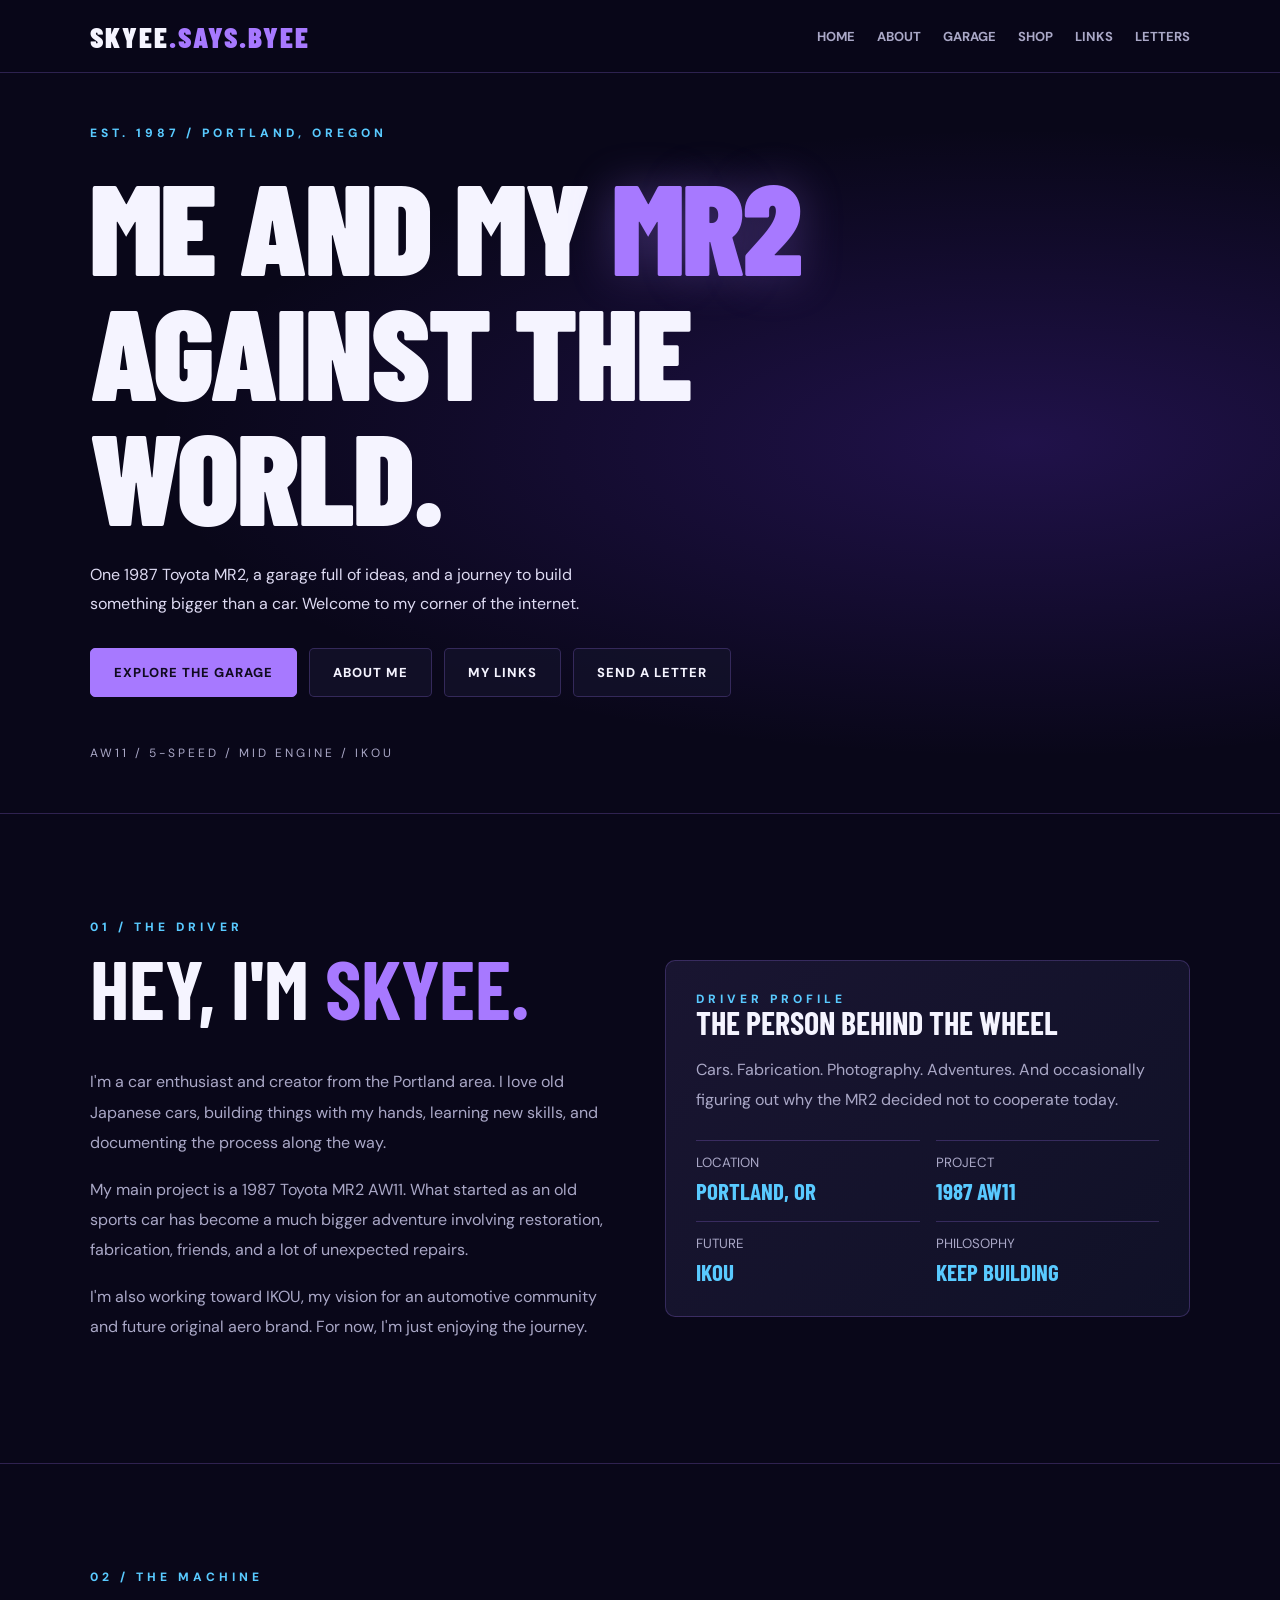
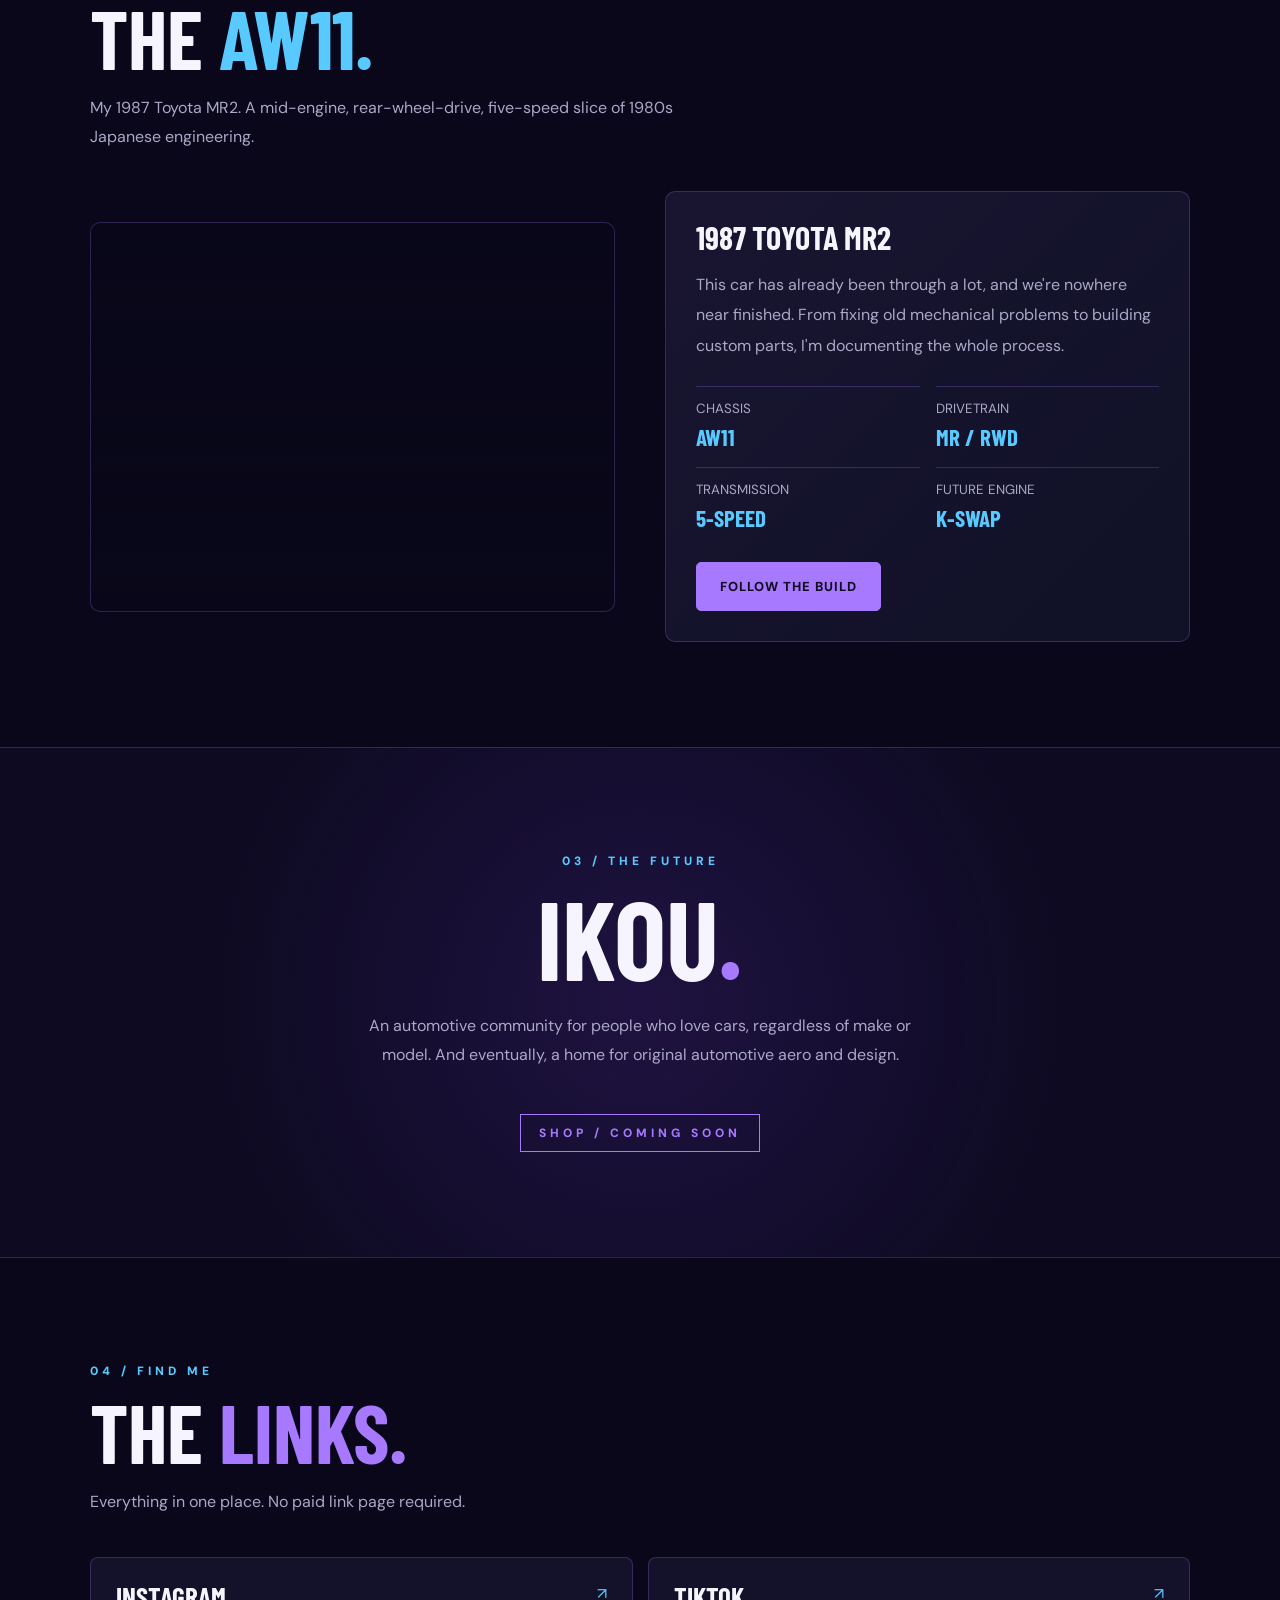
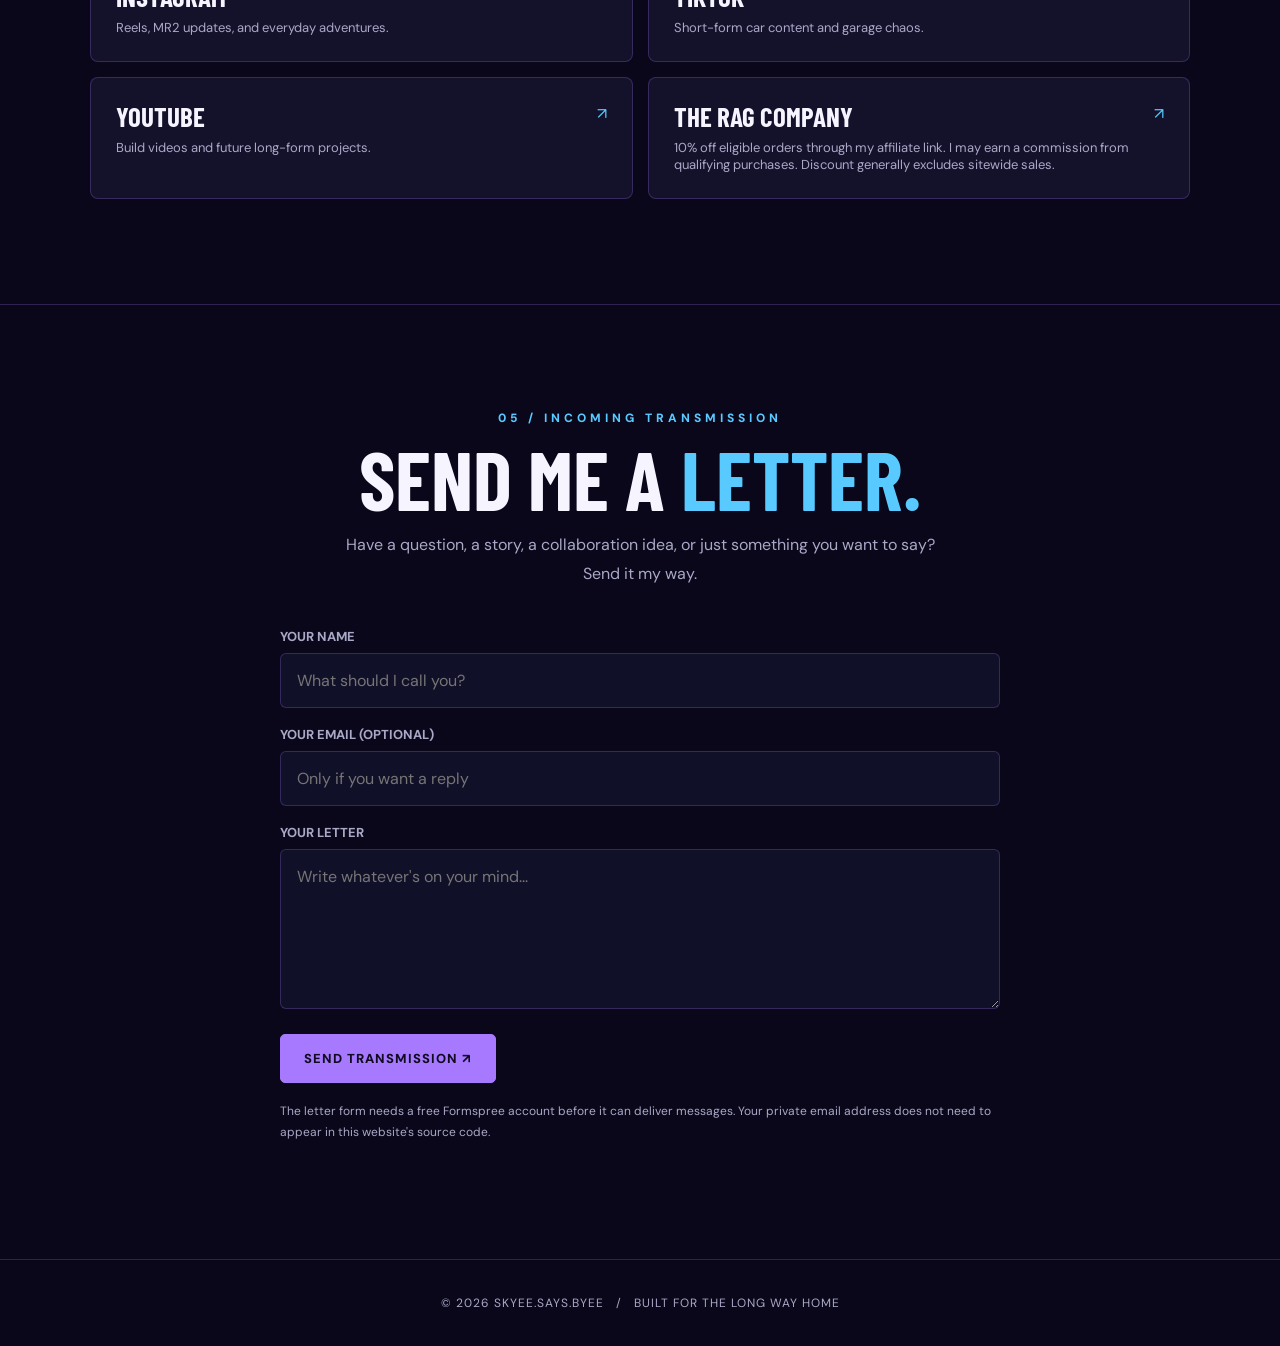
==== index.html @ ba42fa5e "Index.html" ====
<!DOCTYPE html>
<html lang="en">
<head>
  <meta charset="UTF-8">
  <meta name="viewport" content="width=device-width, initial-scale=1">
  <meta name="theme-color" content="#090719">
  <meta name="description" content="Skyee's garage: the AW11 MR2 project, automotive adventures, IKOU and more.">
  <title>SKYEE | The Garage</title>
  <style>
    @import url('https://fonts.googleapis.com/css2?family=Barlow+Condensed:wght@400;600;700;800;900&family=DM+Sans:wght@400;500;600;700&display=swap');

    :root {
      --bg: #090719;
      --panel: #14122b;
      --purple: #a779ff;
      --blue: #59caff;
      --white: #f5f4ff;
      --muted: #aaa8c7;
      --border: rgba(167,121,255,.24);
    }

    * { box-sizing: border-box; }

    html { scroll-behavior: smooth; }

    body {
      margin: 0;
      background: var(--bg);
      color: var(--white);
      font-family: 'DM Sans', sans-serif;
      overflow-x: hidden;
    }

    a { color: inherit; text-decoration: none; }

    button, input, textarea {
      font: inherit;
    }

    .container {
      width: min(1100px, 90%);
      margin: auto;
    }

    header {
      position: sticky;
      top: 0;
      z-index: 20;
      background: rgba(9,7,25,.88);
      backdrop-filter: blur(16px);
      border-bottom: 1px solid var(--border);
    }

    .nav {
      min-height: 72px;
      display: flex;
      align-items: center;
      justify-content: space-between;
      gap: 20px;
    }

    .logo {
      font-family: 'Barlow Condensed', sans-serif;
      font-size: 29px;
      font-weight: 900;
      letter-spacing: 2px;
    }

    .logo span { color: var(--purple); }

    nav {
      display: flex;
      gap: 22px;
      flex-wrap: wrap;
    }

    nav a {
      color: var(--muted);
      font-size: 13px;
      font-weight: 700;
      transition: color .2s;
    }

    nav a:hover { color: var(--blue); }

    .hero {
      position: relative;
      min-height: 740px;
      display: flex;
      align-items: center;
      isolation: isolate;
      overflow: hidden;
      background:
        linear-gradient(90deg, rgba(9,7,25,.96) 0%, rgba(9,7,25,.83) 42%, rgba(9,7,25,.28) 100%),
        linear-gradient(0deg, #090719 0%, transparent 45%),
        url('https://images.unsplash.com/photo-1542362567-b07e54358753?auto=format&fit=crop&w=1800&q=85')
        center / cover no-repeat;
    }

    /* Replace the image URL above with your own MR2 photo later. */

    .hero::after {
      content: '';
      position: absolute;
      inset: 0;
      z-index: -1;
      background:
        radial-gradient(ellipse at 80% 50%, rgba(107,52,230,.24), transparent 60%);
      pointer-events: none;
    }

    .eyebrow {
      color: var(--blue);
      font-size: 12px;
      font-weight: 800;
      letter-spacing: 4px;
      text-transform: uppercase;
    }

    h1, h2, h3 {
      font-family: 'Barlow Condensed', sans-serif;
      text-transform: uppercase;
      line-height: .98;
    }

    h1 {
      font-size: clamp(65px, 10vw, 135px);
      font-weight: 900;
      letter-spacing: -2px;
      margin: 22px 0;
      max-width: 850px;
    }

    h1 span {
      color: var(--purple);
      text-shadow: 0 0 45px rgba(167,121,255,.3);
    }

    .hero p {
      color: #dedbf3;
      max-width: 530px;
      line-height: 1.8;
      font-size: 16px;
    }

    .buttons {
      display: flex;
      flex-wrap: wrap;
      gap: 12px;
      margin-top: 30px;
    }

    .btn {
      display: inline-flex;
      align-items: center;
      justify-content: center;
      padding: 15px 23px;
      border-radius: 5px;
      border: 1px solid var(--border);
      background: rgba(20,18,43,.78);
      color: var(--white);
      font-weight: 800;
      font-size: 13px;
      letter-spacing: 1px;
      cursor: pointer;
      transition: transform .2s, background .2s;
    }

    .btn:hover {
      transform: translateY(-3px);
      background: #252047;
    }

    .btn.primary {
      background: var(--purple);
      color: #100b20;
      border-color: var(--purple);
    }

    .btn.primary:hover { background: #c4a7ff; }

    .hero-tag {
      margin-top: 48px;
      font-size: 12px;
      letter-spacing: 3px;
      color: var(--muted);
    }

    .section {
      padding: 105px 0;
      border-top: 1px solid var(--border);
    }

    .section-heading {
      margin-bottom: 40px;
    }

    .section-heading h2 {
      font-size: clamp(48px, 7vw, 82px);
      margin: 12px 0;
    }

    .section-heading p {
      color: var(--muted);
      line-height: 1.8;
      max-width: 620px;
    }

    .two-col {
      display: grid;
      grid-template-columns: 1fr 1fr;
      gap: 50px;
      align-items: center;
    }

    .panel {
      background: linear-gradient(135deg, #191531, #101127);
      border: 1px solid var(--border);
      border-radius: 10px;
      padding: 30px;
    }

    .panel h3 {
      font-size: 32px;
      margin: 0 0 15px;
    }

    .panel p {
      color: var(--muted);
      line-height: 1.9;
    }

    .specs {
      display: grid;
      grid-template-columns: 1fr 1fr;
      gap: 16px;
      margin-top: 25px;
    }

    .spec {
      border-top: 1px solid var(--border);
      padding-top: 13px;
    }

    .spec small {
      display: block;
      color: var(--muted);
      margin-bottom: 6px;
    }

    .spec strong {
      color: var(--blue);
      font-family: 'Barlow Condensed', sans-serif;
      font-size: 23px;
    }

    .photo {
      min-height: 390px;
      border-radius: 10px;
      border: 1px solid var(--border);
      background:
        linear-gradient(0deg, rgba(9,7,25,.45), transparent),
        url('https://images.unsplash.com/photo-1542362567-b07e54358753?auto=format&fit=crop&w=1200&q=85')
        center / cover no-repeat;
    }

    .shop {
      text-align: center;
      background:
        radial-gradient(circle at 50% 50%, rgba(111,55,210,.18), transparent 65%),
        #0d0a21;
    }

    .shop h2 {
      font-size: clamp(60px, 9vw, 110px);
      margin: 15px 0;
    }

    .shop p {
      color: var(--muted);
      max-width: 560px;
      margin: 20px auto;
      line-height: 1.8;
    }

    .coming {
      display: inline-block;
      border: 1px solid var(--purple);
      color: var(--purple);
      padding: 10px 18px;
      letter-spacing: 4px;
      font-size: 12px;
      font-weight: 800;
      margin-top: 25px;
    }

    .link-grid {
      display: grid;
      grid-template-columns: repeat(2, 1fr);
      gap: 15px;
    }

    .link-card {
      background: var(--panel);
      border: 1px solid var(--border);
      border-radius: 8px;
      padding: 25px;
      transition: transform .2s, border-color .2s;
    }

    .link-card:hover {
      transform: translateY(-4px);
      border-color: var(--purple);
    }

    .link-card h3 {
      font-size: 27px;
      margin: 0 0 10px;
    }

    .link-card p {
      color: var(--muted);
      font-size: 13px;
      margin: 0;
    }

    .link-card .arrow {
      float: right;
      color: var(--blue);
    }

    .contact-form {
      max-width: 720px;
      margin: auto;
    }

    .contact-form label {
      display: block;
      color: var(--muted);
      margin: 18px 0 8px;
      font-size: 13px;
      font-weight: 700;
    }

    .contact-form input,
    .contact-form textarea {
      width: 100%;
      padding: 16px;
      background: #111029;
      border: 1px solid var(--border);
      border-radius: 6px;
      color: white;
      outline: none;
    }

    .contact-form input:focus,
    .contact-form textarea:focus {
      border-color: var(--blue);
    }

    .contact-form textarea {
      min-height: 160px;
      resize: vertical;
    }

    .contact-form button {
      margin-top: 20px;
    }

    .notice {
      color: var(--muted);
      font-size: 12px;
      line-height: 1.7;
      margin-top: 18px;
    }

    footer {
      border-top: 1px solid var(--border);
      padding: 35px 0;
      color: var(--muted);
      font-size: 12px;
      text-align: center;
      letter-spacing: 1px;
    }

    @media (max-width: 760px) {
      .nav {
        padding: 15px 0;
        flex-direction: column;
      }

      nav {
        justify-content: center;
        gap: 14px;
      }

      .hero {
        min-height: 680px;
        background-position: 60% center;
      }

      h1 { font-size: clamp(58px, 13vw, 90px); }

      .two-col, .link-grid {
        grid-template-columns: 1fr;
      }

      .section { padding: 70px 0; }

      .photo { min-height: 280px; }
    }
  </style>
</head>

<body>

<header>
  <div class="container nav">
    <a href="#home" class="logo">SKYEE<span>.SAYS.BYEE</span></a>

    <nav aria-label="Main navigation">
      <a href="#home">HOME</a>
      <a href="#about">ABOUT</a>
      <a href="#garage">GARAGE</a>
      <a href="#shop">SHOP</a>
      <a href="#links">LINKS</a>
      <a href="#contact">LETTERS</a>
    </nav>
  </div>
</header>

<main>

  <section class="hero" id="home">
    <div class="container">
      <div class="eyebrow">EST. 1987 / PORTLAND, OREGON</div>

      <h1>
        ME AND MY <span>MR2</span><br>
        AGAINST THE WORLD.
      </h1>

      <p>
        One 1987 Toyota MR2, a garage full of ideas,
        and a journey to build something bigger than a car.
        Welcome to my corner of the internet.
      </p>

      <div class="buttons">
        <a class="btn primary" href="#garage">EXPLORE THE GARAGE</a>
        <a class="btn" href="#about">ABOUT ME</a>
        <a class="btn" href="#links">MY LINKS</a>
        <a class="btn" href="#contact">SEND A LETTER</a>
      </div>

      <div class="hero-tag">
        AW11 / 5-SPEED / MID ENGINE / IKOU
      </div>
    </div>
  </section>

  <section class="section" id="about">
    <div class="container two-col">
      <div>
        <div class="eyebrow">01 / THE DRIVER</div>
        <div class="section-heading">
          <h2>HEY, I'M <span style="color:var(--purple)">SKYEE.</span></h2>
        </div>

        <p style="line-height:1.9;color:var(--muted)">
          I'm a car enthusiast and creator from the Portland area.
          I love old Japanese cars, building things with my hands,
          learning new skills, and documenting the process along the way.
        </p>

        <p style="line-height:1.9;color:var(--muted)">
          My main project is a 1987 Toyota MR2 AW11. What started as
          an old sports car has become a much bigger adventure involving
          restoration, fabrication, friends, and a lot of unexpected repairs.
        </p>

        <p style="line-height:1.9;color:var(--muted)">
          I'm also working toward IKOU, my vision for an automotive
          community and future original aero brand.
          For now, I'm just enjoying the journey.
        </p>
      </div>

      <div class="panel">
        <div class="eyebrow">DRIVER PROFILE</div>
        <h3>THE PERSON BEHIND THE WHEEL</h3>
        <p>
          Cars. Fabrication. Photography. Adventures.
          And occasionally figuring out why the MR2
          decided not to cooperate today.
        </p>

        <div class="specs">
          <div class="spec">
            <small>LOCATION</small>
            <strong>PORTLAND, OR</strong>
          </div>
          <div class="spec">
            <small>PROJECT</small>
            <strong>1987 AW11</strong>
          </div>
          <div class="spec">
            <small>FUTURE</small>
            <strong>IKOU</strong>
          </div>
          <div class="spec">
            <small>PHILOSOPHY</small>
            <strong>KEEP BUILDING</strong>
          </div>
        </div>
      </div>
    </div>
  </section>

  <section class="section" id="garage">
    <div class="container">
      <div class="section-heading">
        <div class="eyebrow">02 / THE MACHINE</div>
        <h2>THE <span style="color:var(--blue)">AW11.</span></h2>
        <p>
          My 1987 Toyota MR2. A mid-engine, rear-wheel-drive,
          five-speed slice of 1980s Japanese engineering.
        </p>
      </div>

      <div class="two-col">
        <div class="photo" role="img"
             aria-label="Temporary sports car photo"></div>

        <div class="panel">
          <h3>1987 TOYOTA MR2</h3>
          <p>
            This car has already been through a lot, and we're
            nowhere near finished. From fixing old mechanical
            problems to building custom parts, I'm documenting
            the whole process.
          </p>

          <div class="specs">
            <div class="spec">
              <small>CHASSIS</small>
              <strong>AW11</strong>
            </div>
            <div class="spec">
              <small>DRIVETRAIN</small>
              <strong>MR / RWD</strong>
            </div>
            <div class="spec">
              <small>TRANSMISSION</small>
              <strong>5-SPEED</strong>
            </div>
            <div class="spec">
              <small>FUTURE ENGINE</small>
              <strong>K-SWAP</strong>
            </div>
          </div>

          <div class="buttons">
            <a class="btn primary"
               href="https://www.instagram.com/skyeesaysbyee/"
               target="_blank" rel="noopener noreferrer">
              FOLLOW THE BUILD
            </a>
          </div>
        </div>
      </div>
    </div>
  </section>

  <section class="section shop" id="shop">
    <div class="container">
      <div class="eyebrow">03 / THE FUTURE</div>
      <h2>IKOU<span style="color:var(--purple)">.</span></h2>

      <p>
        An automotive community for people who love cars,
        regardless of make or model. And eventually,
        a home for original automotive aero and design.
      </p>

      <div class="coming">SHOP / COMING SOON</div>
    </div>
  </section>

  <section class="section" id="links">
    <div class="container">
      <div class="section-heading">
        <div class="eyebrow">04 / FIND ME</div>
        <h2>THE <span style="color:var(--purple)">LINKS.</span></h2>
        <p>Everything in one place. No paid link page required.</p>
      </div>

      <div class="link-grid">

        <a class="link-card"
           href="https://www.instagram.com/skyeesaysbyee/"
           target="_blank" rel="noopener noreferrer">
          <span class="arrow">↗</span>
          <h3>INSTAGRAM</h3>
          <p>Reels, MR2 updates, and everyday adventures.</p>
        </a>

        <a class="link-card"
           href="https://www.tiktok.com/@skyeesaysbyee"
           target="_blank" rel="noopener noreferrer">
          <span class="arrow">↗</span>
          <h3>TIKTOK</h3>
          <p>Short-form car content and garage chaos.</p>
        </a>

        <a class="link-card"
           href="https://www.youtube.com/"
           target="_blank" rel="noopener noreferrer">
          <span class="arrow">↗</span>
          <h3>YOUTUBE</h3>
          <p>Build videos and future long-form projects.</p>
        </a>

        <a class="link-card"
           href="https://theragcompany.com/?ref=LOGANBUCHOLZ&amp;utm_source=affiliate&amp;utm_medium=referral&amp;utm_campaign=goaffpro"
           target="_blank" rel="noopener noreferrer">
          <span class="arrow">↗</span>
          <h3>THE RAG COMPANY</h3>
          <p>
            10% off eligible orders through my affiliate link.
            I may earn a commission from qualifying purchases.
            Discount generally excludes sitewide sales.
          </p>
        </a>

      </div>
    </div>
  </section>

  <section class="section" id="contact">
    <div class="container">
      <div class="section-heading" style="text-align:center">
        <div class="eyebrow">05 / INCOMING TRANSMISSION</div>
        <h2>SEND ME A <span style="color:var(--blue)">LETTER.</span></h2>
        <p style="margin:auto">
          Have a question, a story, a collaboration idea,
          or just something you want to say?
          Send it my way.
        </p>
      </div>

      <form class="contact-form"
            id="letterForm"
            action="https://formspree.io/f/YOUR_FORM_ID"
            method="POST">

        <label for="senderName">YOUR NAME</label>
        <input id="senderName" type="text" name="name"
               placeholder="What should I call you?" required
               maxlength="100">

        <label for="senderEmail">YOUR EMAIL (OPTIONAL)</label>
        <input id="senderEmail" type="email" name="email"
               placeholder="Only if you want a reply">

        <label for="letter">YOUR LETTER</label>
        <textarea id="letter" name="message"
                  placeholder="Write whatever's on your mind..."
                  required maxlength="5000"></textarea>

        <button class="btn primary" type="submit">
          SEND TRANSMISSION ↗
        </button>

        <p class="notice" id="formNotice">
          The letter form needs a free Formspree account before
          it can deliver messages. Your private email address
          does not need to appear in this website's source code.
        </p>
      </form>
    </div>
  </section>

</main>

<footer>
  <div class="container">
    © <span id="year"></span> SKYEE.SAYS.BYEE
    &nbsp; / &nbsp; BUILT FOR THE LONG WAY HOME
  </div>
</footer>

<script>
  document.getElementById("year").textContent =
    new Date().getFullYear();

  const form = document.getElementById("letterForm");

  form.addEventListener("submit", function(event) {
    if (form.action.includes("YOUR_FORM_ID")) {
      event.preventDefault();
      document.getElementById("formNotice").textContent =
        "Letters aren't connected yet. The site owner needs to add a Formspree form ID.";
    }
  });
</script>

</body>
</html>
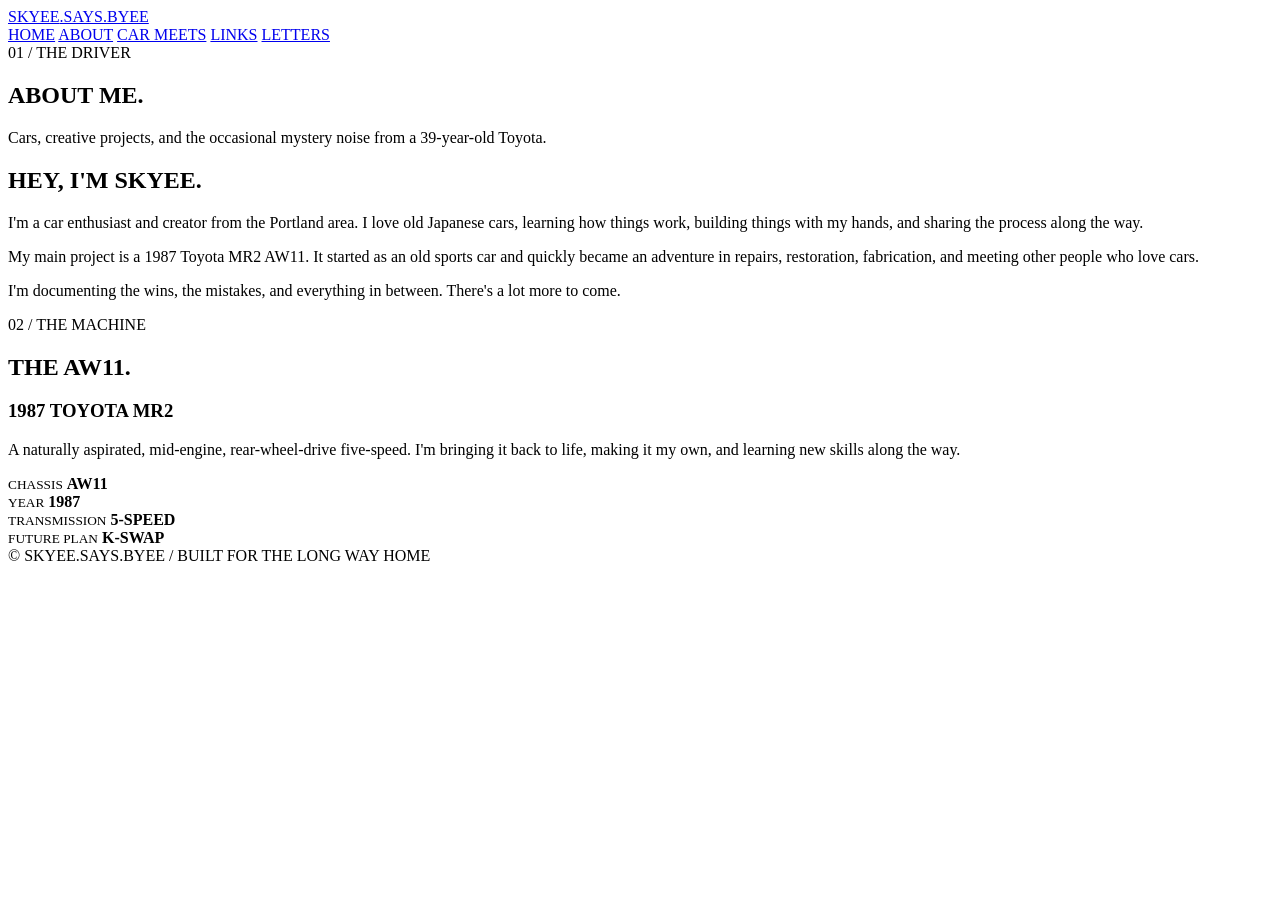
==== commit c2f6da7f: "Update index.html" ====
--- a/index.html
+++ b/index.html
@@ -5,706 +5,137 @@
   <meta charset="UTF-8">
   <meta name="viewport" content="width=device-width, initial-scale=1">
   <meta name="theme-color" content="#090719">
-  <meta name="description" content="Skyee's garage: the AW11 MR2 project, automotive adventures, IKOU and more.">
-  <title>SKYEE | The Garage</title>
-  <style>
-    @import url('https://fonts.googleapis.com/css2?family=Barlow+Condensed:wght@400;600;700;800;900&family=DM+Sans:wght@400;500;600;700&display=swap');
-
-    :root {
-      --bg: #090719;
-      --panel: #14122b;
-      --purple: #a779ff;
-      --blue: #59caff;
-      --white: #f5f4ff;
-      --muted: #aaa8c7;
-      --border: rgba(167,121,255,.24);
-    }
-
-    * { box-sizing: border-box; }
-
-    html { scroll-behavior: smooth; }
-
-    body {
-      margin: 0;
-      background: var(--bg);
-      color: var(--white);
-      font-family: 'DM Sans', sans-serif;
-      overflow-x: hidden;
-    }
-
-    a { color: inherit; text-decoration: none; }
-
-    button, input, textarea {
-      font: inherit;
-    }
-
-    .container {
-      width: min(1100px, 90%);
-      margin: auto;
-    }
-
-    header {
-      position: sticky;
-      top: 0;
-      z-index: 20;
-      background: rgba(9,7,25,.88);
-      backdrop-filter: blur(16px);
-      border-bottom: 1px solid var(--border);
-    }
-
-    .nav {
-      min-height: 72px;
-      display: flex;
-      align-items: center;
-      justify-content: space-between;
-      gap: 20px;
-    }
-
-    .logo {
-      font-family: 'Barlow Condensed', sans-serif;
-      font-size: 29px;
-      font-weight: 900;
-      letter-spacing: 2px;
-    }
-
-    .logo span { color: var(--purple); }
-
-    nav {
-      display: flex;
-      gap: 22px;
-      flex-wrap: wrap;
-    }
-
-    nav a {
-      color: var(--muted);
-      font-size: 13px;
-      font-weight: 700;
-      transition: color .2s;
-    }
-
-    nav a:hover { color: var(--blue); }
-
-    .hero {
-      position: relative;
-      min-height: 740px;
-      display: flex;
-      align-items: center;
-      isolation: isolate;
-      overflow: hidden;
-      background:
-        linear-gradient(90deg, rgba(9,7,25,.96) 0%, rgba(9,7,25,.83) 42%, rgba(9,7,25,.28) 100%),
-        linear-gradient(0deg, #090719 0%, transparent 45%),
-        url('https://images.unsplash.com/photo-1542362567-b07e54358753?auto=format&fit=crop&w=1800&q=85')
-        center / cover no-repeat;
-    }
-
-    /* Replace the image URL above with your own MR2 photo later. */
-
-    .hero::after {
-      content: '';
-      position: absolute;
-      inset: 0;
-      z-index: -1;
-      background:
-        radial-gradient(ellipse at 80% 50%, rgba(107,52,230,.24), transparent 60%);
-      pointer-events: none;
-    }
-
-    .eyebrow {
-      color: var(--blue);
-      font-size: 12px;
-      font-weight: 800;
-      letter-spacing: 4px;
-      text-transform: uppercase;
-    }
-
-    h1, h2, h3 {
-      font-family: 'Barlow Condensed', sans-serif;
-      text-transform: uppercase;
-      line-height: .98;
-    }
-
-    h1 {
-      font-size: clamp(65px, 10vw, 135px);
-      font-weight: 900;
-      letter-spacing: -2px;
-      margin: 22px 0;
-      max-width: 850px;
-    }
-
-    h1 span {
-      color: var(--purple);
-      text-shadow: 0 0 45px rgba(167,121,255,.3);
-    }
-
-    .hero p {
-      color: #dedbf3;
-      max-width: 530px;
-      line-height: 1.8;
-      font-size: 16px;
-    }
-
-    .buttons {
-      display: flex;
-      flex-wrap: wrap;
-      gap: 12px;
-      margin-top: 30px;
-    }
-
-    .btn {
-      display: inline-flex;
-      align-items: center;
-      justify-content: center;
-      padding: 15px 23px;
-      border-radius: 5px;
-      border: 1px solid var(--border);
-      background: rgba(20,18,43,.78);
-      color: var(--white);
-      font-weight: 800;
-      font-size: 13px;
-      letter-spacing: 1px;
-      cursor: pointer;
-      transition: transform .2s, background .2s;
-    }
-
-    .btn:hover {
-      transform: translateY(-3px);
-      background: #252047;
-    }
-
-    .btn.primary {
-      background: var(--purple);
-      color: #100b20;
-      border-color: var(--purple);
-    }
-
-    .btn.primary:hover { background: #c4a7ff; }
-
-    .hero-tag {
-      margin-top: 48px;
-      font-size: 12px;
-      letter-spacing: 3px;
-      color: var(--muted);
-    }
-
-    .section {
-      padding: 105px 0;
-      border-top: 1px solid var(--border);
-    }
-
-    .section-heading {
-      margin-bottom: 40px;
-    }
-
-    .section-heading h2 {
-      font-size: clamp(48px, 7vw, 82px);
-      margin: 12px 0;
-    }
-
-    .section-heading p {
-      color: var(--muted);
-      line-height: 1.8;
-      max-width: 620px;
-    }
-
-    .two-col {
-      display: grid;
-      grid-template-columns: 1fr 1fr;
-      gap: 50px;
-      align-items: center;
-    }
-
-    .panel {
-      background: linear-gradient(135deg, #191531, #101127);
-      border: 1px solid var(--border);
-      border-radius: 10px;
-      padding: 30px;
-    }
-
-    .panel h3 {
-      font-size: 32px;
-      margin: 0 0 15px;
-    }
-
-    .panel p {
-      color: var(--muted);
-      line-height: 1.9;
-    }
-
-    .specs {
-      display: grid;
-      grid-template-columns: 1fr 1fr;
-      gap: 16px;
-      margin-top: 25px;
-    }
-
-    .spec {
-      border-top: 1px solid var(--border);
-      padding-top: 13px;
-    }
-
-    .spec small {
-      display: block;
-      color: var(--muted);
-      margin-bottom: 6px;
-    }
-
-    .spec strong {
-      color: var(--blue);
-      font-family: 'Barlow Condensed', sans-serif;
-      font-size: 23px;
-    }
-
-    .photo {
-      min-height: 390px;
-      border-radius: 10px;
-      border: 1px solid var(--border);
-      background:
-        linear-gradient(0deg, rgba(9,7,25,.45), transparent),
-        url('https://images.unsplash.com/photo-1542362567-b07e54358753?auto=format&fit=crop&w=1200&q=85')
-        center / cover no-repeat;
-    }
-
-    .shop {
-      text-align: center;
-      background:
-        radial-gradient(circle at 50% 50%, rgba(111,55,210,.18), transparent 65%),
-        #0d0a21;
-    }
-
-    .shop h2 {
-      font-size: clamp(60px, 9vw, 110px);
-      margin: 15px 0;
-    }
-
-    .shop p {
-      color: var(--muted);
-      max-width: 560px;
-      margin: 20px auto;
-      line-height: 1.8;
-    }
-
-    .coming {
-      display: inline-block;
-      border: 1px solid var(--purple);
-      color: var(--purple);
-      padding: 10px 18px;
-      letter-spacing: 4px;
-      font-size: 12px;
-      font-weight: 800;
-      margin-top: 25px;
-    }
-
-    .link-grid {
-      display: grid;
-      grid-template-columns: repeat(2, 1fr);
-      gap: 15px;
-    }
-
-    .link-card {
-      background: var(--panel);
-      border: 1px solid var(--border);
-      border-radius: 8px;
-      padding: 25px;
-      transition: transform .2s, border-color .2s;
-    }
-
-    .link-card:hover {
-      transform: translateY(-4px);
-      border-color: var(--purple);
-    }
-
-    .link-card h3 {
-      font-size: 27px;
-      margin: 0 0 10px;
-    }
-
-    .link-card p {
-      color: var(--muted);
-      font-size: 13px;
-      margin: 0;
-    }
-
-    .link-card .arrow {
-      float: right;
-      color: var(--blue);
-    }
-
-    .contact-form {
-      max-width: 720px;
-      margin: auto;
-    }
-
-    .contact-form label {
-      display: block;
-      color: var(--muted);
-      margin: 18px 0 8px;
-      font-size: 13px;
-      font-weight: 700;
-    }
-
-    .contact-form input,
-    .contact-form textarea {
-      width: 100%;
-      padding: 16px;
-      background: #111029;
-      border: 1px solid var(--border);
-      border-radius: 6px;
-      color: white;
-      outline: none;
-    }
-
-    .contact-form input:focus,
-    .contact-form textarea:focus {
-      border-color: var(--blue);
-    }
-
-    .contact-form textarea {
-      min-height: 160px;
-      resize: vertical;
-    }
-
-    .contact-form button {
-      margin-top: 20px;
-    }
-
-    .notice {
-      color: var(--muted);
-      font-size: 12px;
-      line-height: 1.7;
-      margin-top: 18px;
-    }
-
-    footer {
-      border-top: 1px solid var(--border);
-      padding: 35px 0;
-      color: var(--muted);
-      font-size: 12px;
-      text-align: center;
-      letter-spacing: 1px;
-    }
-
-    @media (max-width: 760px) {
-      .nav {
-        padding: 15px 0;
-        flex-direction: column;
-      }
-
-      nav {
-        justify-content: center;
-        gap: 14px;
-      }
-
-      .hero {
-        min-height: 680px;
-        background-position: 60% center;
-      }
-
-      h1 { font-size: clamp(58px, 13vw, 90px); }
-
-      .two-col, .link-grid {
-        grid-template-columns: 1fr;
-      }
-
-      .section { padding: 70px 0; }
-
-      .photo { min-height: 280px; }
-    }
-  </style>
+  <title>SKYEE | About</title>
+  <link rel="stylesheet" href="style.css">
 </head>
-
 <body>
 
 <header>
   <div class="container nav">
-    <a href="#home" class="logo">SKYEE<span>.SAYS.BYEE</span></a>
+    <a class="logo" href="index.html">
+      SKYEE<span>.SAYS.BYEE</span>
+    </a>
 
     <nav aria-label="Main navigation">
-      <a href="#home">HOME</a>
-      <a href="#about">ABOUT</a>
-      <a href="#garage">GARAGE</a>
-      <a href="#shop">SHOP</a>
-      <a href="#links">LINKS</a>
-      <a href="#contact">LETTERS</a>
+      <a href="index.html">HOME</a>
+      <a href="about.html" aria-current="page">ABOUT</a>
+      <a href="meets.html">CAR MEETS</a>
+      <a href="links.html">LINKS</a>
+      <a href="letters.html">LETTERS</a>
     </nav>
   </div>
 </header>
 
 <main>
 
-  <section class="hero" id="home">
+  <section class="page-heading">
     <div class="container">
-      <div class="eyebrow">EST. 1987 / PORTLAND, OREGON</div>
+      <div class="eyebrow">01 / THE DRIVER</div>
 
       <h1>
-        ME AND MY <span>MR2</span><br>
-        AGAINST THE WORLD.
+        ABOUT <span class="accent">ME.</span>
       </h1>
 
       <p>
-        One 1987 Toyota MR2, a garage full of ideas,
-        and a journey to build something bigger than a car.
-        Welcome to my corner of the internet.
+        Cars, creative projects, and the occasional
+        mystery noise from a 39-year-old Toyota.
       </p>
-
-      <div class="buttons">
-        <a class="btn primary" href="#garage">EXPLORE THE GARAGE</a>
-        <a class="btn" href="#about">ABOUT ME</a>
-        <a class="btn" href="#links">MY LINKS</a>
-        <a class="btn" href="#contact">SEND A LETTER</a>
-      </div>
-
-      <div class="hero-tag">
-        AW11 / 5-SPEED / MID ENGINE / IKOU
-      </div>
     </div>
   </section>
 
-  <section class="section" id="about">
+  <section class="section">
     <div class="container two-col">
+
       <div>
-        <div class="eyebrow">01 / THE DRIVER</div>
-        <div class="section-heading">
-          <h2>HEY, I'M <span style="color:var(--purple)">SKYEE.</span></h2>
-        </div>
+        <h2>
+          HEY, I'M <span class="cyan">SKYEE.</span>
+        </h2>
 
-        <p style="line-height:1.9;color:var(--muted)">
-          I'm a car enthusiast and creator from the Portland area.
-          I love old Japanese cars, building things with my hands,
-          learning new skills, and documenting the process along the way.
+        <p class="muted">
+          I'm a car enthusiast and creator from the
+          Portland area. I love old Japanese cars,
+          learning how things work, building things
+          with my hands, and sharing the process
+          along the way.
         </p>
 
-        <p style="line-height:1.9;color:var(--muted)">
-          My main project is a 1987 Toyota MR2 AW11. What started as
-          an old sports car has become a much bigger adventure involving
-          restoration, fabrication, friends, and a lot of unexpected repairs.
+        <p class="muted">
+          My main project is a 1987 Toyota MR2 AW11.
+          It started as an old sports car and quickly
+          became an adventure in repairs, restoration,
+          fabrication, and meeting other people
+          who love cars.
         </p>
 
-        <p style="line-height:1.9;color:var(--muted)">
-          I'm also working toward IKOU, my vision for an automotive
-          community and future original aero brand.
-          For now, I'm just enjoying the journey.
+        <p class="muted">
+          I'm documenting the wins, the mistakes,
+          and everything in between.
+          There's a lot more to come.
         </p>
       </div>
 
+      <div
+        class="photo"
+        role="img"
+        aria-label="Temporary MR2-inspired artwork">
+      </div>
+
+    </div>
+  </section>
+
+  <section class="section">
+    <div class="container">
+
+      <div class="eyebrow">02 / THE MACHINE</div>
+
+      <h2>
+        THE <span class="accent">AW11.</span>
+      </h2>
+
       <div class="panel">
-        <div class="eyebrow">DRIVER PROFILE</div>
-        <h3>THE PERSON BEHIND THE WHEEL</h3>
+        <h3>1987 TOYOTA MR2</h3>
+
         <p>
-          Cars. Fabrication. Photography. Adventures.
-          And occasionally figuring out why the MR2
-          decided not to cooperate today.
+          A naturally aspirated, mid-engine,
+          rear-wheel-drive five-speed.
+          I'm bringing it back to life,
+          making it my own, and learning
+          new skills along the way.
         </p>
 
         <div class="specs">
           <div class="spec">
-            <small>LOCATION</small>
-            <strong>PORTLAND, OR</strong>
+            <small>CHASSIS</small>
+            <strong>AW11</strong>
           </div>
+
           <div class="spec">
-            <small>PROJECT</small>
-            <strong>1987 AW11</strong>
+            <small>YEAR</small>
+            <strong>1987</strong>
           </div>
+
           <div class="spec">
-            <small>FUTURE</small>
-            <strong>IKOU</strong>
+            <small>TRANSMISSION</small>
+            <strong>5-SPEED</strong>
           </div>
+
           <div class="spec">
-            <small>PHILOSOPHY</small>
-            <strong>KEEP BUILDING</strong>
+            <small>FUTURE PLAN</small>
+            <strong>K-SWAP</strong>
           </div>
         </div>
       </div>
-    </div>
-  </section>
 
-  <section class="section" id="garage">
-    <div class="container">
-      <div class="section-heading">
-        <div class="eyebrow">02 / THE MACHINE</div>
-        <h2>THE <span style="color:var(--blue)">AW11.</span></h2>
-        <p>
-          My 1987 Toyota MR2. A mid-engine, rear-wheel-drive,
-          five-speed slice of 1980s Japanese engineering.
-        </p>
-      </div>
-
-      <div class="two-col">
-        <div class="photo" role="img"
-             aria-label="Temporary sports car photo"></div>
-
-        <div class="panel">
-          <h3>1987 TOYOTA MR2</h3>
-          <p>
-            This car has already been through a lot, and we're
-            nowhere near finished. From fixing old mechanical
-            problems to building custom parts, I'm documenting
-            the whole process.
-          </p>
-
-          <div class="specs">
-            <div class="spec">
-              <small>CHASSIS</small>
-              <strong>AW11</strong>
-            </div>
-            <div class="spec">
-              <small>DRIVETRAIN</small>
-              <strong>MR / RWD</strong>
-            </div>
-            <div class="spec">
-              <small>TRANSMISSION</small>
-              <strong>5-SPEED</strong>
-            </div>
-            <div class="spec">
-              <small>FUTURE ENGINE</small>
-              <strong>K-SWAP</strong>
-            </div>
-          </div>
-
-          <div class="buttons">
-            <a class="btn primary"
-               href="https://www.instagram.com/skyeesaysbyee/"
-               target="_blank" rel="noopener noreferrer">
-              FOLLOW THE BUILD
-            </a>
-          </div>
-        </div>
-      </div>
-    </div>
-  </section>
-
-  <section class="section shop" id="shop">
-    <div class="container">
-      <div class="eyebrow">03 / THE FUTURE</div>
-      <h2>IKOU<span style="color:var(--purple)">.</span></h2>
-
-      <p>
-        An automotive community for people who love cars,
-        regardless of make or model. And eventually,
-        a home for original automotive aero and design.
-      </p>
-
-      <div class="coming">SHOP / COMING SOON</div>
-    </div>
-  </section>
-
-  <section class="section" id="links">
-    <div class="container">
-      <div class="section-heading">
-        <div class="eyebrow">04 / FIND ME</div>
-        <h2>THE <span style="color:var(--purple)">LINKS.</span></h2>
-        <p>Everything in one place. No paid link page required.</p>
-      </div>
-
-      <div class="link-grid">
-
-        <a class="link-card"
-           href="https://www.instagram.com/skyeesaysbyee/"
-           target="_blank" rel="noopener noreferrer">
-          <span class="arrow">↗</span>
-          <h3>INSTAGRAM</h3>
-          <p>Reels, MR2 updates, and everyday adventures.</p>
-        </a>
-
-        <a class="link-card"
-           href="https://www.tiktok.com/@skyeesaysbyee"
-           target="_blank" rel="noopener noreferrer">
-          <span class="arrow">↗</span>
-          <h3>TIKTOK</h3>
-          <p>Short-form car content and garage chaos.</p>
-        </a>
-
-        <a class="link-card"
-           href="https://www.youtube.com/"
-           target="_blank" rel="noopener noreferrer">
-          <span class="arrow">↗</span>
-          <h3>YOUTUBE</h3>
-          <p>Build videos and future long-form projects.</p>
-        </a>
-
-        <a class="link-card"
-           href="https://theragcompany.com/?ref=LOGANBUCHOLZ&amp;utm_source=affiliate&amp;utm_medium=referral&amp;utm_campaign=goaffpro"
-           target="_blank" rel="noopener noreferrer">
-          <span class="arrow">↗</span>
-          <h3>THE RAG COMPANY</h3>
-          <p>
-            10% off eligible orders through my affiliate link.
-            I may earn a commission from qualifying purchases.
-            Discount generally excludes sitewide sales.
-          </p>
-        </a>
-
-      </div>
-    </div>
-  </section>
-
-  <section class="section" id="contact">
-    <div class="container">
-      <div class="section-heading" style="text-align:center">
-        <div class="eyebrow">05 / INCOMING TRANSMISSION</div>
-        <h2>SEND ME A <span style="color:var(--blue)">LETTER.</span></h2>
-        <p style="margin:auto">
-          Have a question, a story, a collaboration idea,
-          or just something you want to say?
-          Send it my way.
-        </p>
-      </div>
-
-      <form class="contact-form"
-            id="letterForm"
-            action="https://formspree.io/f/YOUR_FORM_ID"
-            method="POST">
-
-        <label for="senderName">YOUR NAME</label>
-        <input id="senderName" type="text" name="name"
-               placeholder="What should I call you?" required
-               maxlength="100">
-
-        <label for="senderEmail">YOUR EMAIL (OPTIONAL)</label>
-        <input id="senderEmail" type="email" name="email"
-               placeholder="Only if you want a reply">
-
-        <label for="letter">YOUR LETTER</label>
-        <textarea id="letter" name="message"
-                  placeholder="Write whatever's on your mind..."
-                  required maxlength="5000"></textarea>
-
-        <button class="btn primary" type="submit">
-          SEND TRANSMISSION ↗
-        </button>
-
-        <p class="notice" id="formNotice">
-          The letter form needs a free Formspree account before
-          it can deliver messages. Your private email address
-          does not need to appear in this website's source code.
-        </p>
-      </form>
     </div>
   </section>
 
 </main>
 
 <footer>
-  <div class="container">
-    © <span id="year"></span> SKYEE.SAYS.BYEE
-    &nbsp; / &nbsp; BUILT FOR THE LONG WAY HOME
-  </div>
+  © <span data-year></span>
+  SKYEE.SAYS.BYEE / BUILT FOR THE LONG WAY HOME
 </footer>
 
-<script>
-  document.getElementById("year").textContent =
-    new Date().getFullYear();
-
-  const form = document.getElementById("letterForm");
-
-  form.addEventListener("submit", function(event) {
-    if (form.action.includes("YOUR_FORM_ID")) {
-      event.preventDefault();
-      document.getElementById("formNotice").textContent =
-        "Letters aren't connected yet. The site owner needs to add a Formspree form ID.";
-    }
-  });
-</script>
-
+<script src="script.js" defer></script>
 </body>
 </html>
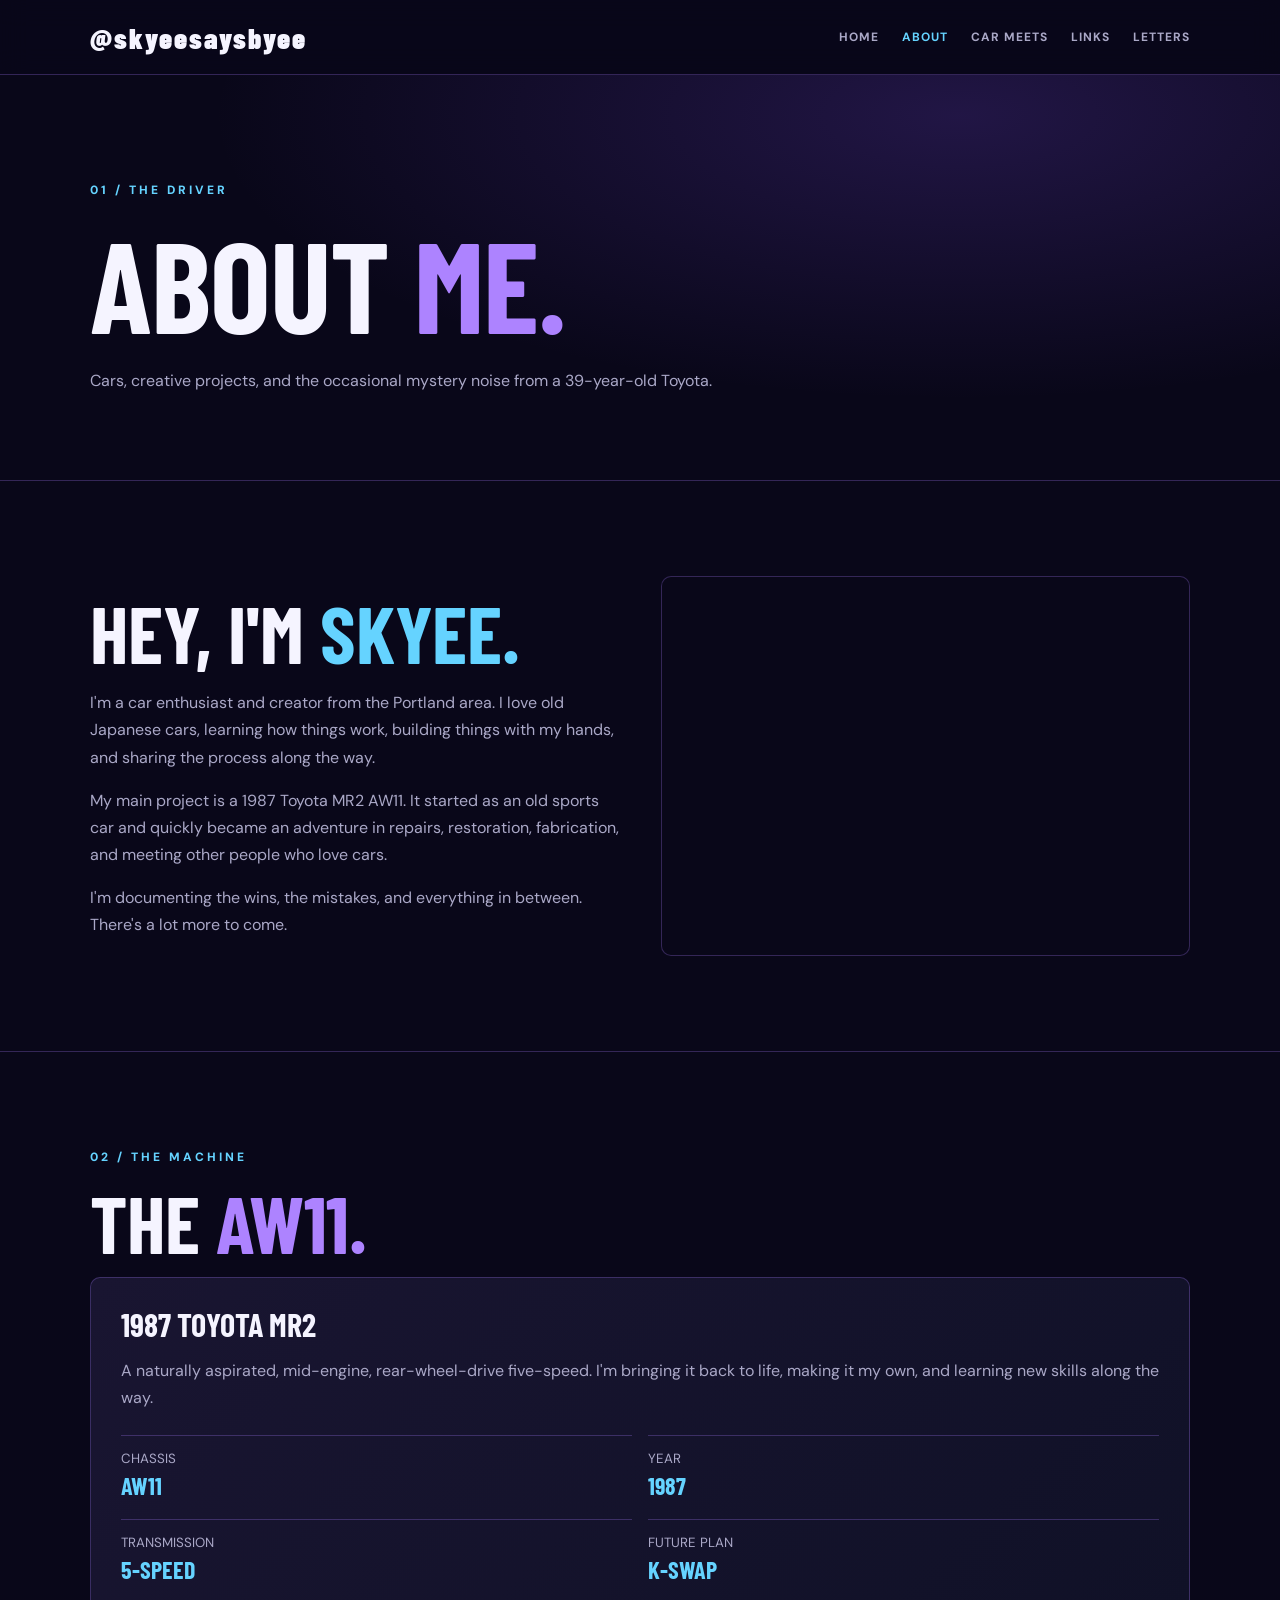
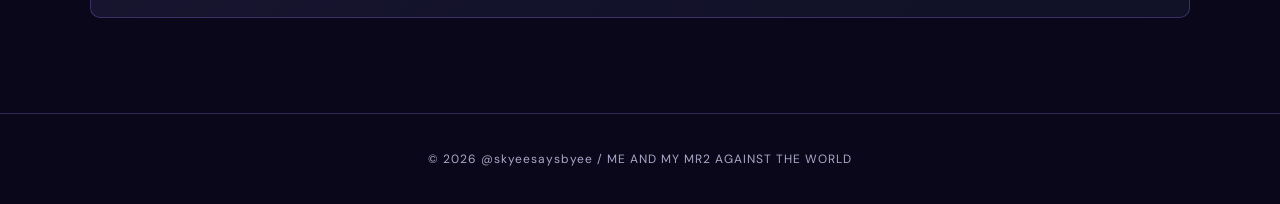
==== commit 6d5f5630: "Update index.html" ====
--- a/index.html
+++ b/index.html
@@ -13,7 +13,7 @@
 <header>
   <div class="container nav">
     <a class="logo" href="index.html">
-      SKYEE<span>.SAYS.BYEE</span>
+      @skyeesaysbyee</span>
     </a>
 
     <nav aria-label="Main navigation">
@@ -133,7 +133,7 @@
 
 <footer>
   © <span data-year></span>
-  SKYEE.SAYS.BYEE / BUILT FOR THE LONG WAY HOME
+  @skyeesaysbyee / ME AND MY MR2 AGAINST THE WORLD
 </footer>
 
 <script src="script.js" defer></script>
--- a/style.css
+++ b/style.css
@@ -0,0 +1,497 @@
+
+@import url('https://fonts.googleapis.com/css2?family=Barlow+Condensed:wght@400;600;700;800;900&family=DM+Sans:wght@400;500;600;700&display=swap');
+
+/* =========================
+   COLORS
+========================= */
+
+:root {
+  --bg: #090719;
+  --panel: #14122b;
+  --purple: #ad83ff;
+  --blue: #65d3ff;
+  --white: #f5f4ff;
+  --muted: #aaa8c7;
+  --border: rgba(167,121,255,.27);
+}
+
+/* =========================
+   GENERAL
+========================= */
+
+* {
+  box-sizing: border-box;
+}
+
+html {
+  scroll-behavior: smooth;
+}
+
+body {
+  margin: 0;
+  background: var(--bg);
+  color: var(--white);
+  font-family: 'DM Sans', sans-serif;
+  line-height: 1.7;
+}
+
+a {
+  color: inherit;
+  text-decoration: none;
+}
+
+button,
+input,
+textarea {
+  font: inherit;
+}
+
+.container {
+  width: min(1100px, 90%);
+  margin: auto;
+}
+
+/* =========================
+   HEADER AND NAVIGATION
+========================= */
+
+header {
+  position: sticky;
+  top: 0;
+  z-index: 30;
+  background: rgba(9,7,25,.92);
+  backdrop-filter: blur(14px);
+  border-bottom: 1px solid var(--border);
+}
+
+.nav {
+  min-height: 74px;
+  display: flex;
+  align-items: center;
+  justify-content: space-between;
+  gap: 20px;
+}
+
+.logo {
+  font: 900 29px 'Barlow Condensed', sans-serif;
+  letter-spacing: 2px;
+  line-height: 1;
+}
+
+.logo span {
+  color: var(--purple);
+}
+
+nav {
+  display: flex;
+  gap: 23px;
+  flex-wrap: wrap;
+}
+
+nav a {
+  font-size: 12px;
+  letter-spacing: 1px;
+  font-weight: 700;
+  color: var(--muted);
+}
+
+nav a:hover,
+nav a[aria-current="page"] {
+  color: var(--blue);
+}
+
+/* =========================
+   TYPOGRAPHY
+========================= */
+
+h1,
+h2,
+h3 {
+  font-family: 'Barlow Condensed', sans-serif;
+  text-transform: uppercase;
+  line-height: 1.02;
+}
+
+h1 {
+  font-size: clamp(64px, 10vw, 130px);
+  margin: 18px 0;
+  letter-spacing: -1px;
+}
+
+h2 {
+  font-size: clamp(46px, 7vw, 80px);
+  margin: 14px 0;
+}
+
+h3 {
+  font-size: 32px;
+  margin: 0 0 12px;
+}
+
+.accent {
+  color: var(--purple);
+}
+
+.cyan {
+  color: var(--blue);
+}
+
+.eyebrow {
+  color: var(--blue);
+  font-size: 12px;
+  letter-spacing: 3px;
+  font-weight: 800;
+  text-transform: uppercase;
+}
+
+.muted {
+  color: var(--muted);
+}
+
+/* =========================
+   HOMEPAGE HERO
+========================= */
+
+.hero {
+  position: relative;
+  min-height: 710px;
+  display: flex;
+  align-items: center;
+
+  background:
+    linear-gradient(
+      90deg,
+      rgba(9,7,25,.98),
+      rgba(9,7,25,.78) 48%,
+      rgba(9,7,25,.32)
+    ),
+    linear-gradient(
+      0deg,
+      var(--bg),
+      transparent 45%
+    ),
+    url('mr2-placeholder.svg') center / cover no-repeat;
+}
+
+.hero::after {
+  content: '';
+  position: absolute;
+  inset: 0;
+  pointer-events: none;
+
+  background:
+    radial-gradient(
+      ellipse at 80% 45%,
+      rgba(111,55,210,.18),
+      transparent 60%
+    );
+}
+
+.hero .container {
+  position: relative;
+  z-index: 1;
+}
+
+.hero p {
+  max-width: 560px;
+  color: #dedbf3;
+}
+
+.hero-detail {
+  margin-top: 45px;
+  color: #aaa8c7 !important;
+}
+
+/* =========================
+   BUTTONS
+========================= */
+
+.buttons {
+  display: flex;
+  flex-wrap: wrap;
+  gap: 12px;
+  margin-top: 28px;
+}
+
+.centered-buttons {
+  justify-content: center;
+}
+
+.btn {
+  display: inline-flex;
+  align-items: center;
+  justify-content: center;
+  padding: 14px 23px;
+  border: 1px solid var(--border);
+  border-radius: 5px;
+  background: rgba(20,18,43,.85);
+  font-weight: 800;
+  font-size: 12px;
+  letter-spacing: 1px;
+  cursor: pointer;
+  transition: .2s;
+}
+
+.btn:hover {
+  transform: translateY(-3px);
+  background: #282147;
+}
+
+.btn.primary {
+  background: var(--purple);
+  color: #120b20;
+  border-color: var(--purple);
+}
+
+.btn.primary:hover {
+  background: #c5aaff;
+}
+
+/* =========================
+   SECTIONS AND PAGE HEADERS
+========================= */
+
+.section {
+  padding: 95px 0;
+  border-top: 1px solid var(--border);
+}
+
+.page-heading {
+  padding: 105px 0 70px;
+
+  background:
+    radial-gradient(
+      ellipse at 75% 10%,
+      rgba(106,65,200,.25),
+      transparent 55%
+    );
+}
+
+.page-heading p {
+  max-width: 650px;
+  color: var(--muted);
+}
+
+.two-col {
+  display: grid;
+  grid-template-columns: 1fr 1fr;
+  gap: 42px;
+  align-items: center;
+}
+
+/* =========================
+   PANELS AND CAR SPECS
+========================= */
+
+.panel,
+.link-card {
+  background: linear-gradient(
+    135deg,
+    #191531,
+    #101127
+  );
+
+  border: 1px solid var(--border);
+  border-radius: 10px;
+  padding: 30px;
+}
+
+.panel p {
+  color: var(--muted);
+}
+
+.specs {
+  display: grid;
+  grid-template-columns: 1fr 1fr;
+  gap: 16px;
+  margin-top: 24px;
+}
+
+.spec {
+  border-top: 1px solid var(--border);
+  padding-top: 12px;
+}
+
+.spec small {
+  display: block;
+  color: var(--muted);
+}
+
+.spec strong {
+  color: var(--blue);
+  font: 700 24px 'Barlow Condensed', sans-serif;
+}
+
+/* =========================
+   CAR PHOTO PLACEHOLDER
+========================= */
+
+.photo {
+  min-height: 380px;
+  background:
+    url('mr2-placeholder.svg')
+    center / cover no-repeat;
+
+  border: 1px solid var(--border);
+  border-radius: 10px;
+}
+
+/* =========================
+   LINKS PAGE
+========================= */
+
+.link-grid {
+  display: grid;
+  grid-template-columns: 1fr;
+  gap: 16px;
+  max-width: 750px;
+}
+
+.link-card {
+  display: block;
+  transition: .2s;
+}
+
+.link-card:hover {
+  transform: translateY(-4px);
+  border-color: var(--purple);
+}
+
+.link-card h3 {
+  margin: 0 0 6px;
+}
+
+.link-card p {
+  margin: 0;
+  color: var(--muted);
+  font-size: 14px;
+}
+
+.link-card .arrow {
+  float: right;
+  color: var(--blue);
+  font-size: 25px;
+}
+
+/* =========================
+   CAR MEET PAGE
+========================= */
+
+.coming {
+  display: inline-block;
+  border: 1px solid var(--purple);
+  color: var(--purple);
+  padding: 10px 18px;
+  letter-spacing: 4px;
+  font-size: 12px;
+  font-weight: 800;
+  margin-top: 20px;
+}
+
+.center {
+  text-align: center;
+}
+
+.center p {
+  margin-left: auto;
+  margin-right: auto;
+  max-width: 650px;
+}
+
+/* =========================
+   LETTER FORM
+========================= */
+
+.contact-form {
+  max-width: 720px;
+}
+
+.contact-form label {
+  display: block;
+  color: var(--muted);
+  margin: 18px 0 8px;
+  font-size: 13px;
+  font-weight: 700;
+}
+
+.contact-form input,
+.contact-form textarea {
+  width: 100%;
+  padding: 16px;
+  background: #111029;
+  border: 1px solid var(--border);
+  border-radius: 6px;
+  color: white;
+  outline: none;
+}
+
+.contact-form input:focus,
+.contact-form textarea:focus {
+  border-color: var(--blue);
+}
+
+.contact-form textarea {
+  min-height: 180px;
+  resize: vertical;
+}
+
+.contact-form button {
+  margin-top: 20px;
+}
+
+.notice {
+  font-size: 12px;
+  color: var(--muted);
+}
+
+/* =========================
+   FOOTER
+========================= */
+
+footer {
+  border-top: 1px solid var(--border);
+  padding: 35px 0;
+  text-align: center;
+  color: var(--muted);
+  font-size: 12px;
+  letter-spacing: 1px;
+}
+
+/* =========================
+   MOBILE
+========================= */
+
+@media (max-width: 760px) {
+
+  .nav {
+    padding: 16px 0;
+    flex-direction: column;
+  }
+
+  nav {
+    justify-content: center;
+    gap: 14px;
+  }
+
+  .hero {
+    min-height: 640px;
+    background-position: 58% center;
+  }
+
+  .two-col {
+    grid-template-columns: 1fr;
+  }
+
+  .section {
+    padding: 65px 0;
+  }
+
+  .page-heading {
+    padding: 70px 0 45px;
+  }
+
+  .photo {
+    min-height: 270px;
+  }
+
+}
